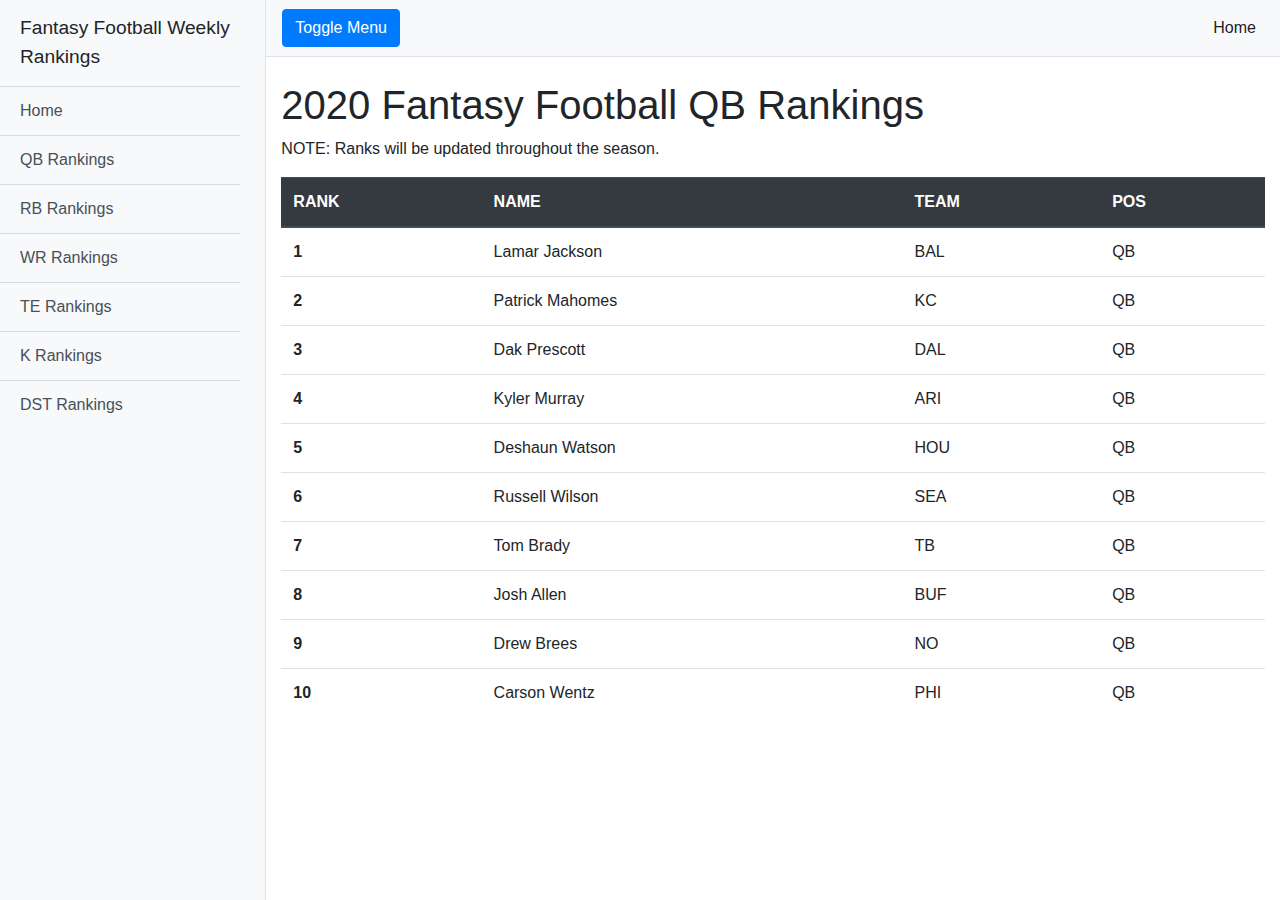
==== qb-rankings.html @ 2572d2dc "qb ranks" ====
<!DOCTYPE html>
<html lang="en">

<head>

  <meta charset="utf-8">
  <meta name="viewport" content="width=device-width, initial-scale=1, shrink-to-fit=no">
  <meta name="description" content="">
  <meta name="author" content="">

  <title>Fantasy Football Weekly Rankings</title>

  <!-- Bootstrap core CSS -->
  <link href="vendor/bootstrap/css/bootstrap.min.css" rel="stylesheet">

  <!-- Custom styles for this template -->
  <link href="css/simple-sidebar.css" rel="stylesheet">

</head>

<body>

  <div class="d-flex" id="wrapper">

    <!-- Sidebar -->
    <div class="bg-light border-right" id="sidebar-wrapper">
      <div class="sidebar-heading">Fantasy Football Weekly Rankings</div>
      <div class="list-group list-group-flush">
        <a href="index.html" id="home" class="list-group-item list-group-item-action bg-light">Home</a>
        <a href="qb-rankings.html" id="qb" class="list-group-item list-group-item-action bg-light">QB Rankings</a>
        <a href="#" id="rb" class="list-group-item list-group-item-action bg-light">RB Rankings</a>
        <a href="#" id="wr" class="list-group-item list-group-item-action bg-light">WR Rankings</a>
        <a href="#" id="te" class="list-group-item list-group-item-action bg-light">TE Rankings</a>
        <a href="#" id="k" class="list-group-item list-group-item-action bg-light">K Rankings</a>
        <a href="#" id="dst" class="list-group-item list-group-item-action bg-light">DST Rankings</a>
      </div>
    </div>
    <!-- /#sidebar-wrapper -->

    <!-- Page Content -->
    <div id="page-content-wrapper">

      <nav class="navbar navbar-expand-lg navbar-light bg-light border-bottom">
        <button class="btn btn-primary" id="menu-toggle">Toggle Menu</button>

        <button class="navbar-toggler" type="button" data-toggle="collapse" data-target="#navbarSupportedContent" aria-controls="navbarSupportedContent" aria-expanded="false" aria-label="Toggle navigation">
          <span class="navbar-toggler-icon"></span>
        </button>

        <div class="collapse navbar-collapse" id="navbarSupportedContent">
          <ul class="navbar-nav ml-auto mt-2 mt-lg-0">
            <li class="nav-item active">
              <a class="nav-link" href="#">Home <span class="sr-only">(current)</span></a>
            </li>
            <li class="nav-item">
              <a class="nav-link" href="#">Link</a>
            </li>
            <li class="nav-item dropdown">
              <a class="nav-link dropdown-toggle" href="#" id="navbarDropdown" role="button" data-toggle="dropdown" aria-haspopup="true" aria-expanded="false">
                Dropdown
              </a>
              <div class="dropdown-menu dropdown-menu-right" aria-labelledby="navbarDropdown">
                <a class="dropdown-item" href="#">Action</a>
                <a class="dropdown-item" href="#">Another action</a>
                <div class="dropdown-divider"></div>
                <a class="dropdown-item" href="#">Something else here</a>
              </div>
            </li>
          </ul>
        </div>
      </nav>

      <div class="container-fluid">
        <h1 class="mt-4">2020 Fantasy Football QB Rankings</h1>
        <p>NOTE: Ranks will be updated throughout the season.</p>

        <table class="table table-hover">
          <thead class="thead-dark">
            <tr>
              <th scope="col">RANK</th>
              <th scope="col">NAME</th>
              <th scope="col">TEAM</th>
              <th scope="col">POS</th>
            </tr>
          </thead>
          <tbody>
            <tr>
              <th scope="row">1</th>
              <td>Lamar Jackson</td>
              <td>BAL</td>
              <td>QB</td>
            </tr>
            <tr>
              <th scope="row">2</th>
              <td>Patrick Mahomes</td>
              <td>KC</td>
              <td>QB</td>
            </tr>
            <tr>
              <th scope="row">3</th>
              <td>Dak Prescott</td>
              <td>DAL</td>
              <td>QB</td>
            </tr>
            <tr>
              <th scope="row">4</th>
              <td>Kyler Murray</td>
              <td>ARI</td>
              <td>QB</td>
            </tr>
            <tr>
              <th scope="row">5</th>
              <td>Deshaun Watson</td>
              <td>HOU</td>
              <td>QB</td>
            </tr>
            <tr>
              <th scope="row">6</th>
              <td>Russell Wilson</td>
              <td>SEA</td>
              <td>QB</td>
            </tr>
            <tr>
              <th scope="row">7</th>
              <td>Tom Brady</td>
              <td>TB</td>
              <td>QB</td>
            </tr>
            <tr>
              <th scope="row">8</th>
              <td>Josh Allen</td>
              <td>BUF</td>
              <td>QB</td>
            </tr>
            <tr>
              <th scope="row">9</th>
              <td>Drew Brees</td>
              <td>NO</td>
              <td>QB</td>
            </tr>
            <tr>
              <th scope="row">10</th>
              <td>Carson Wentz</td>
              <td>PHI</td>
              <td>QB</td>
            </tr>
          </tbody>
        </table>
        <!--<p>The starting state of the menu will appear collapsed on smaller screens, and will appear non-collapsed on larger screens. When toggled using the button below, the menu will change.</p>
        <p>Make sure to keep all page content within the <code>#page-content-wrapper</code>. The top navbar is optional, and just for demonstration. Just create an element with the <code>#menu-toggle</code> ID which will toggle the menu when clicked.</p>-->
      </div>
    </div>
    <!-- /#page-content-wrapper -->

  </div>
  <!-- /#wrapper -->

  <!-- Bootstrap core JavaScript -->
  <script src="vendor/jquery/jquery.min.js"></script>
  <script src="vendor/bootstrap/js/bootstrap.bundle.min.js"></script>

  <!-- Menu Toggle Script -->
  <script>
    $("#menu-toggle").click(function(e) {
      e.preventDefault();
      $("#wrapper").toggleClass("toggled");
    });
  </script>

</body>

</html>
---- css/simple-sidebar.css ----
/*!
 * Start Bootstrap - Simple Sidebar (https://startbootstrap.com/template-overviews/simple-sidebar)
 * Copyright 2013-2019 Start Bootstrap
 * Licensed under MIT (https://github.com/BlackrockDigital/startbootstrap-simple-sidebar/blob/master/LICENSE)
 */
body {
  overflow-x: hidden;
}

#sidebar-wrapper {
  min-height: 100vh;
  margin-left: -15rem;
  -webkit-transition: margin .25s ease-out;
  -moz-transition: margin .25s ease-out;
  -o-transition: margin .25s ease-out;
  transition: margin .25s ease-out;
}

#sidebar-wrapper .sidebar-heading {
  padding: 0.875rem 1.25rem;
  font-size: 1.2rem;
}

#sidebar-wrapper .list-group {
  width: 15rem;
}

#page-content-wrapper {
  min-width: 100vw;
}

#wrapper.toggled #sidebar-wrapper {
  margin-left: 0;
}

@media (min-width: 768px) {
  #sidebar-wrapper {
    margin-left: 0;
  }

  #page-content-wrapper {
    min-width: 0;
    width: 100%;
  }

  #wrapper.toggled #sidebar-wrapper {
    margin-left: -15rem;
  }
}

#shortcuts, #overview, #events, #profile, #status, #navbarSupportedContent > ul > li:nth-child(2) > a,
#navbarSupportedContent > ul > li.nav-item.dropdown {
  display: none;
}
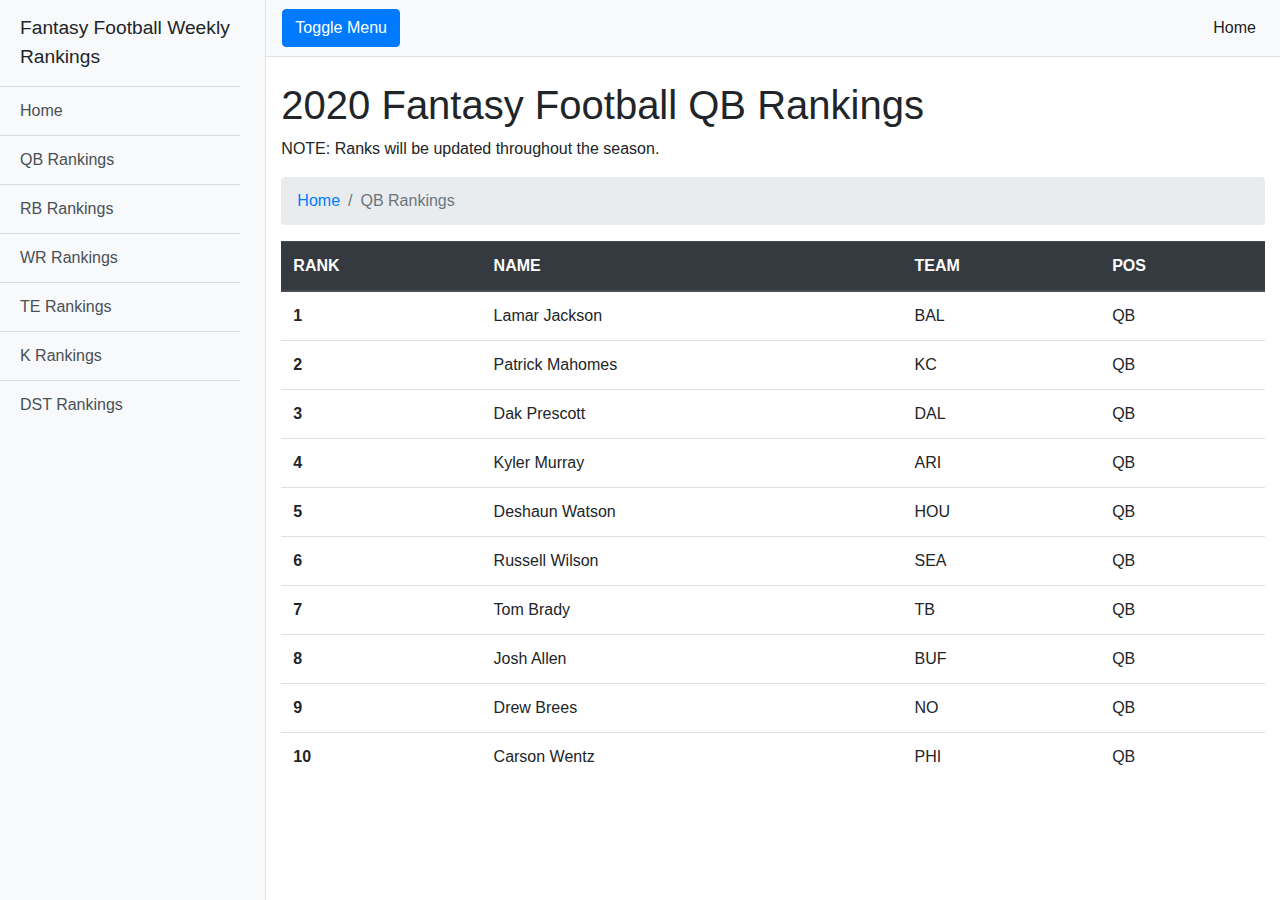
==== commit c98c9b88: "breadcrumbs" ====
--- a/qb-rankings.html
+++ b/qb-rankings.html
@@ -73,7 +73,12 @@
       <div class="container-fluid">
         <h1 class="mt-4">2020 Fantasy Football QB Rankings</h1>
         <p>NOTE: Ranks will be updated throughout the season.</p>
-
+        <nav aria-label="breadcrumb">
+          <ol class="breadcrumb">
+            <li class="breadcrumb-item"><a href="index.html">Home</a></li>
+            <li class="breadcrumb-item active" aria-current="page">QB Rankings</li>
+          </ol>
+        </nav>
         <table class="table table-hover">
           <thead class="thead-dark">
             <tr>
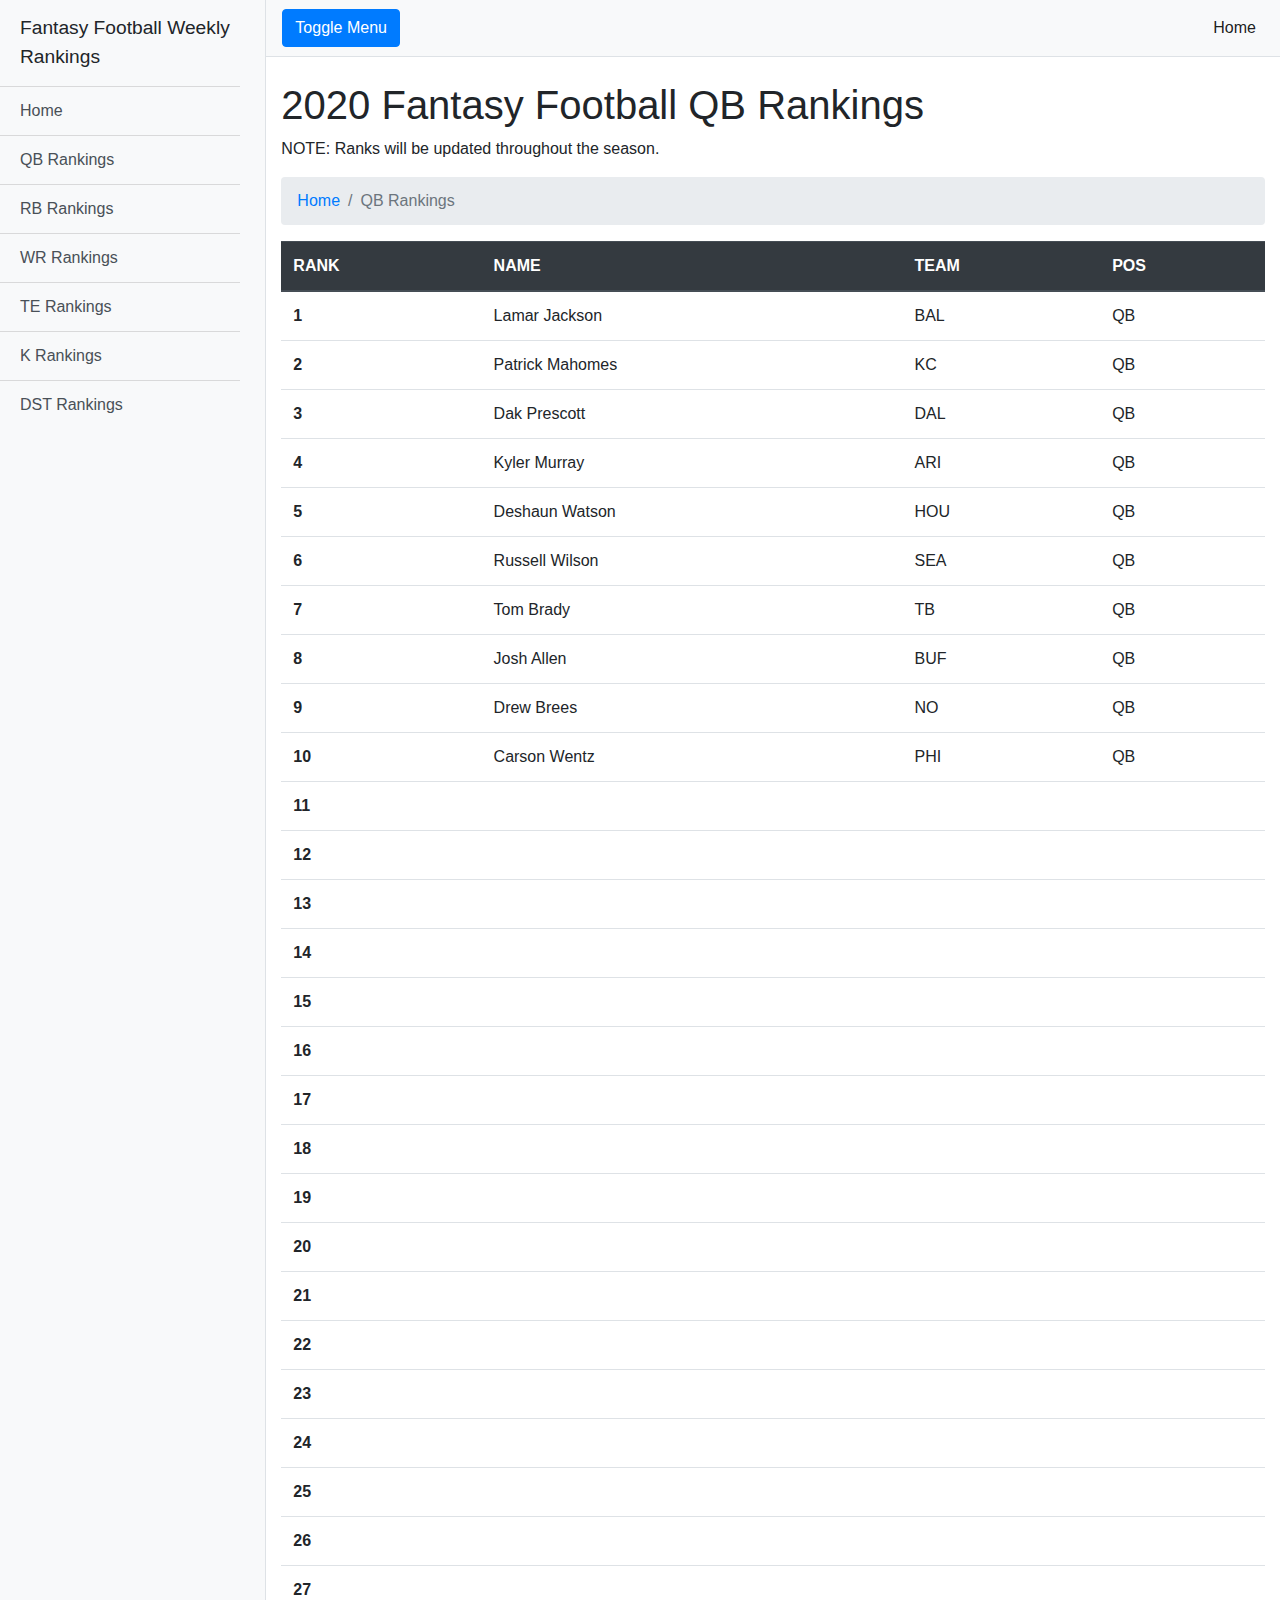
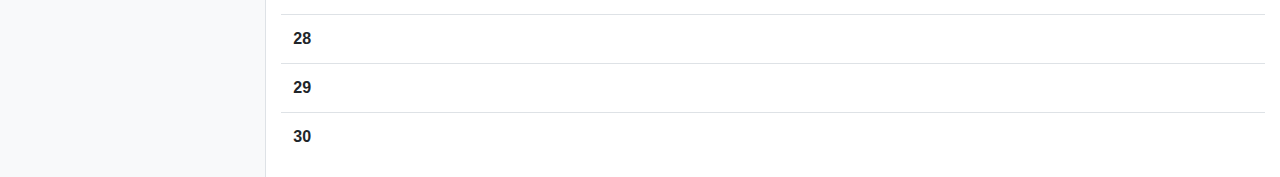
==== commit 209a3846: "table" ====
--- a/qb-rankings.html
+++ b/qb-rankings.html
@@ -149,6 +149,125 @@
               <td>PHI</td>
               <td>QB</td>
             </tr>
+            <th scope="row">11</th>
+            <td></td>
+            <td></td>
+            <td></td>
+          </tr>
+          <tr>
+            <th scope="row">12</th>
+            <td></td>
+            <td></td>
+            <td></td>
+          </tr>
+          <tr>
+            <th scope="row">13</th>
+            <td></td>
+            <td></td>
+            <td></td>
+          </tr>
+          <tr>
+            <th scope="row">14</th>
+            <td></td>
+            <td></td>
+            <td></td>
+          </tr>
+          <tr>
+            <th scope="row">15</th>
+            <td></td>
+            <td></td>
+            <td></td>
+          </tr>
+          <tr>
+            <th scope="row">16</th>
+            <td></td>
+            <td></td>
+            <td></td>
+          </tr>
+          <tr>
+            <th scope="row">17</th>
+            <td></td>
+            <td></td>
+            <td></td>
+          </tr>
+          <tr>
+            <th scope="row">18</th>
+            <td></td>
+            <td></td>
+            <td></td>
+          </tr>
+          <tr>
+            <th scope="row">19</th>
+            <td></td>
+            <td></td>
+            <td></td>
+          </tr>
+          <tr>
+            <th scope="row">20</th>
+            <td></td>
+            <td></td>
+            <td></td>
+          </tr>
+          <tr>
+            <th scope="row">21</th>
+            <td></td>
+            <td></td>
+            <td></td>
+          </tr>
+          <tr>
+            <th scope="row">22</th>
+            <td></td>
+            <td></td>
+            <td></td>
+          </tr>
+          <tr>
+            <th scope="row">23</th>
+            <td></td>
+            <td></td>
+            <td></td>
+          </tr>
+          <tr>
+            <th scope="row">24</th>
+            <td></td>
+            <td></td>
+            <td></td>
+          </tr>
+          <tr>
+            <th scope="row">25</th>
+            <td></td>
+            <td></td>
+            <td></td>
+          </tr>
+          <tr>
+            <th scope="row">26</th>
+            <td></td>
+            <td></td>
+            <td></td>
+          </tr>
+          <tr>
+            <th scope="row">27</th>
+            <td></td>
+            <td></td>
+            <td></td>
+          </tr>
+          <tr>
+            <th scope="row">28</th>
+            <td></td>
+            <td></td>
+            <td></td>
+          </tr>
+          <tr>
+            <th scope="row">29</th>
+            <td></td>
+            <td></td>
+            <td></td>
+          </tr>
+          <tr>
+            <th scope="row">30</th>
+            <td></td>
+            <td></td>
+            <td></td>
+          </tr>
           </tbody>
         </table>
         <!--<p>The starting state of the menu will appear collapsed on smaller screens, and will appear non-collapsed on larger screens. When toggled using the button below, the menu will change.</p>
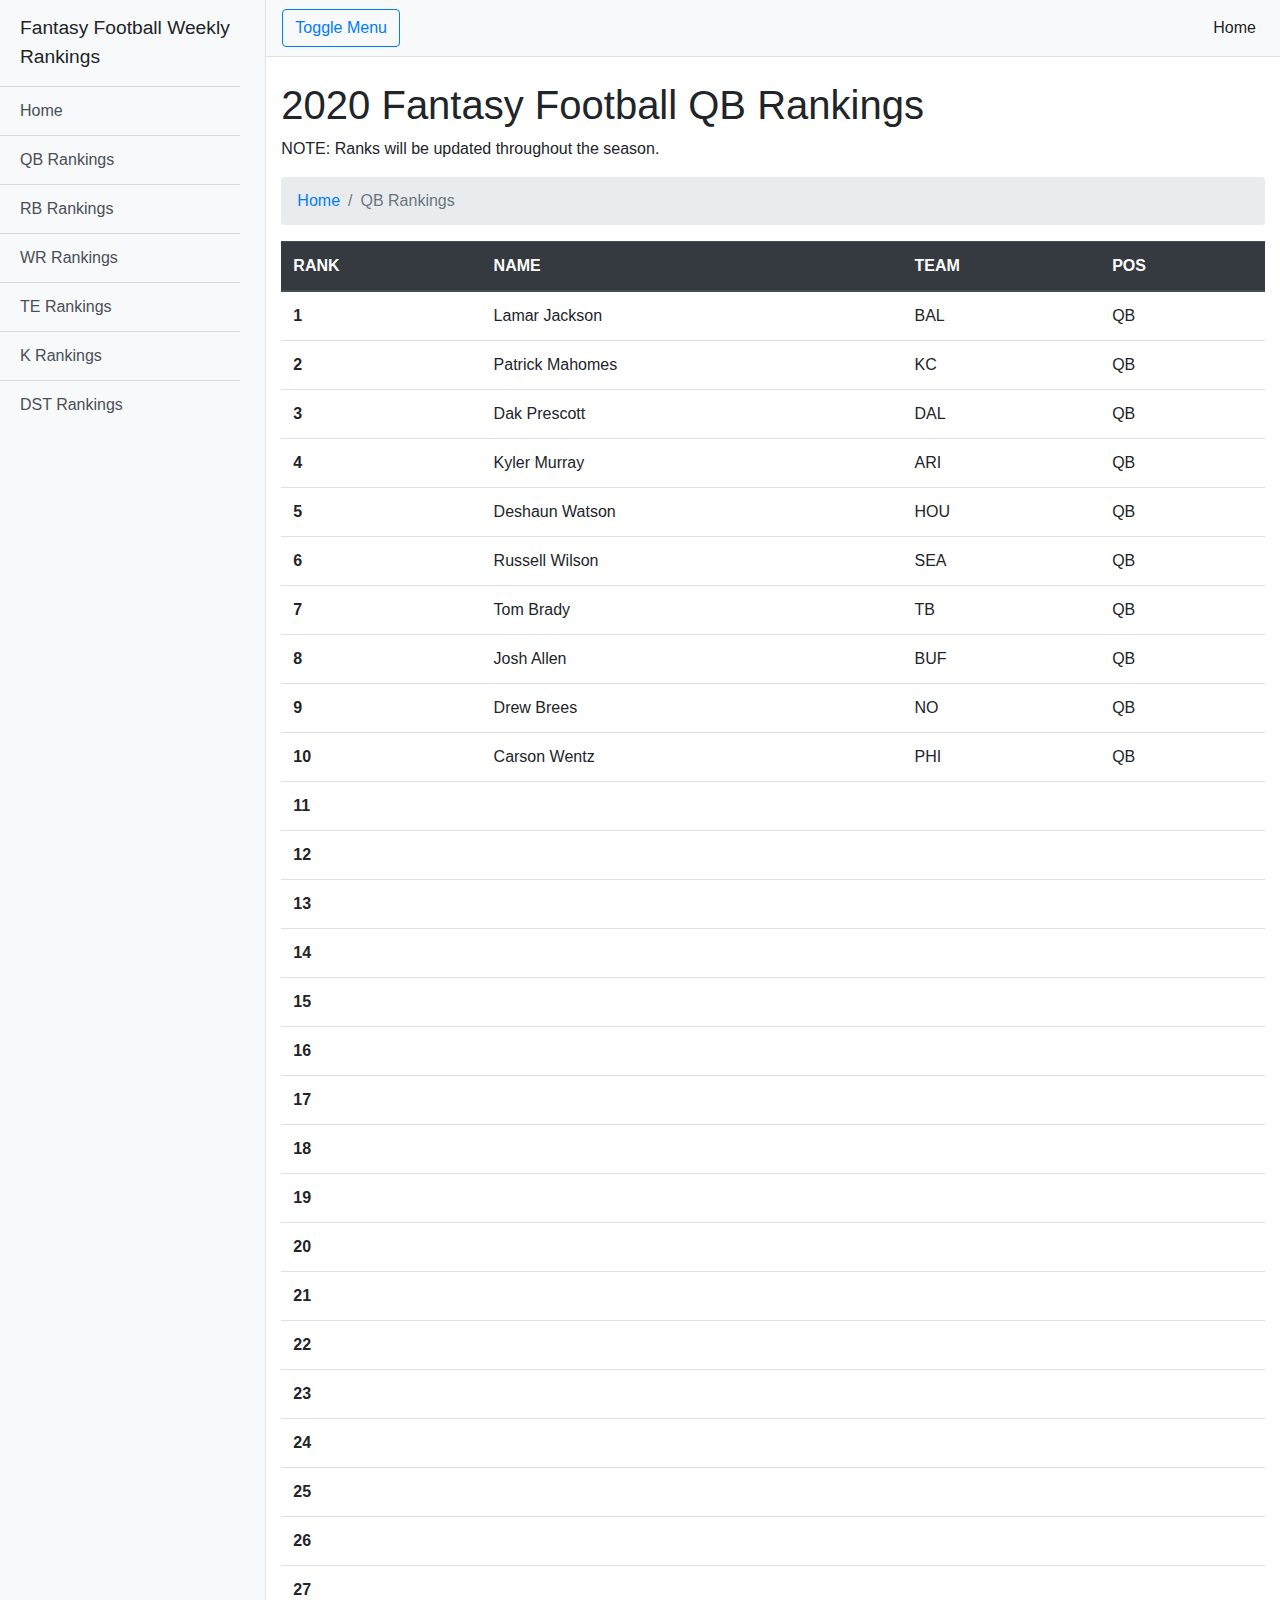
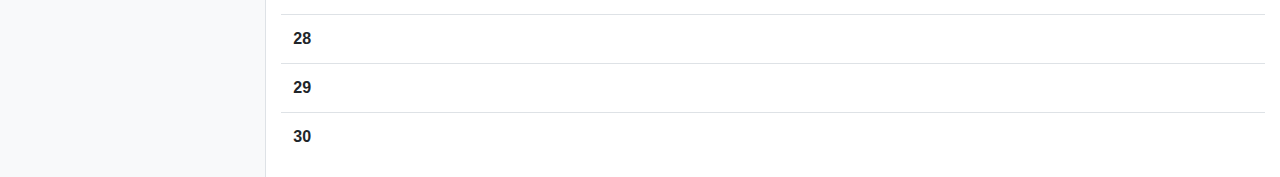
==== commit 949f1d47: "button outline" ====
--- a/qb-rankings.html
+++ b/qb-rankings.html
@@ -41,7 +41,7 @@
     <div id="page-content-wrapper">
 
       <nav class="navbar navbar-expand-lg navbar-light bg-light border-bottom">
-        <button class="btn btn-primary" id="menu-toggle">Toggle Menu</button>
+        <button class="btn btn-outline-primary" id="menu-toggle">Toggle Menu</button>
 
         <button class="navbar-toggler" type="button" data-toggle="collapse" data-target="#navbarSupportedContent" aria-controls="navbarSupportedContent" aria-expanded="false" aria-label="Toggle navigation">
           <span class="navbar-toggler-icon"></span>
